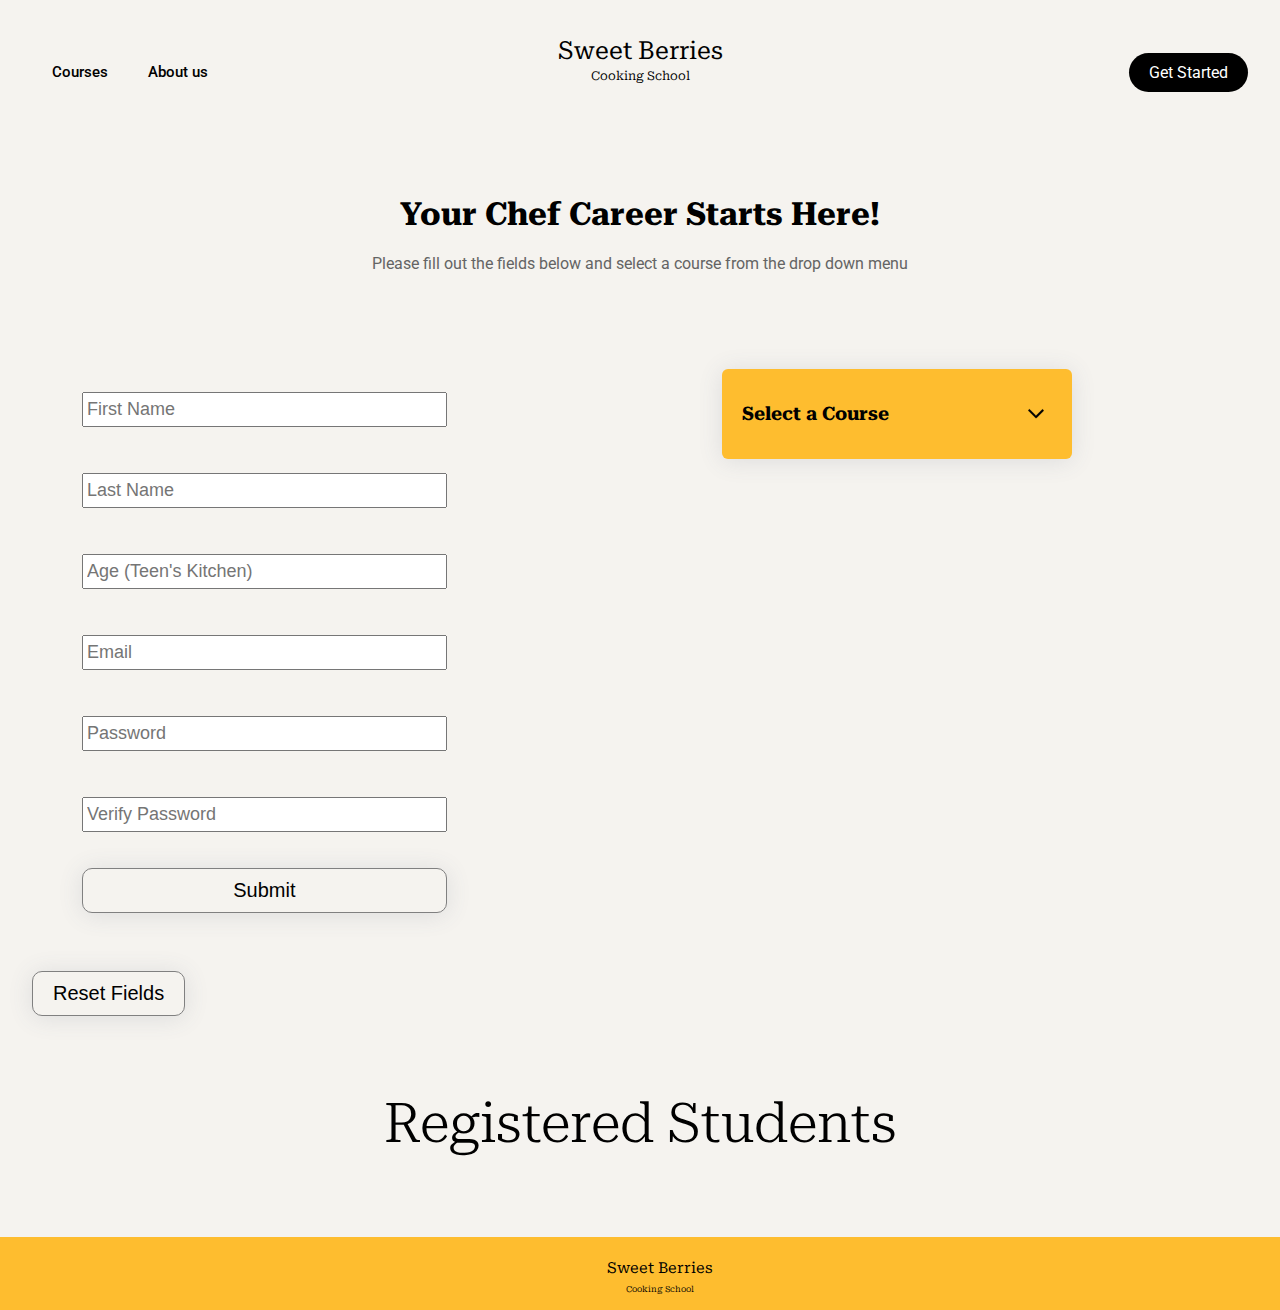
==== index-2.html @ 31d01e76 "Add files via upload" ====
<!DOCTYPE html>
<html>

<head>
  <meta charset="utf-8">
  <meta name="viewport" content="width=device-width">
  <link rel="preconnect" href="https://fonts.googleapis.com"><link rel="preconnect" href="https://fonts.gstatic.com" crossorigin><link href="https://fonts.googleapis.com/css2?family=Roboto:wght@400;500&display=swap" rel="stylesheet">
  <link rel="preconnect" href="https://fonts.googleapis.com"><link rel="preconnect" href="https://fonts.gstatic.com" crossorigin><link href="https://fonts.googleapis.com/css2?family=Roboto+Serif:opsz,wght@8..144,500;8..144,700&display=swap" rel="stylesheet">
  <title>Sweet Berries - Registration</title>
  <link href="style-2.css" rel="stylesheet" type="text/css" />
</head>

<body>
  <section>
    <nav class="nav-bar-container">
      <ul class="nav-bar-left">
        <li><a href="index-2.html">Courses</a></li>
        <li><a href="index.html">About us</a></li>
      </ul>
      <ul class="nav-bar-mid">
        <li><a href="index.html" style="font-size: 25px;">Sweet Berries</a></li>
        <li><a href="index.html" style="font-size: 12px;">Cooking School</a></li>
      </ul>
      <div class="nav-bar-right" id="navBar">
        <img class="mobile-btn close-btn" src="assets/close-menu.png" onclick="hideMenu()"/>
        <ul>
          <li><a href="index-2.html" class="mobile-menu-btn">Courses</a></li>
          <li><a href="index.html" class="mobile-menu-btn">About us</a></li>
          <li><a href="index-2.html" id="get-started-btn">Get Started</a></li>
        </ul>
      </div>
    </nav>
    <img class="mobile-btn menu-btn" 
      src="assets/menu.png" onclick="showMenu()"/>
    <div class="header-txt">
      <h1>Your Chef Career Starts Here!</h1>
    <p>Please fill out the fields below and select a course from the drop down menu</p>
    </div>
    
    <main>
      
      <form id="student-record-input">
        <p class="name-error error-msg"></p>
        <input 
          class="input-field"
          type="text" 
          placeholder="First Name" 
          id="first-name"
          required />
        <p class="name-error error-msg"></p>
        <input 
          class="input-field" 
          type="text" 
          placeholder="Last Name" 
          id="last-name"
          required />
        <p class="age-error error-msg"></p>
        <input 
          class="input-field" 
          type="text" 
          placeholder="Age (Teen's Kitchen)" 
          id="age" />
        <p class="email-error error-msg"></p>
        <input 
          class="input-field" 
          type="email" 
          placeholder="Email" 
          id="email"
          required />
        <p class="password-error error-msg"></p>
        <input 
          class="input-field" 
          type="password" 
          placeholder="Password" 
          id="password"
          required />
        <p class="verify-password-error error-msg"></p>
        <input 
          class="input-field" 
          type="password" 
          placeholder="Verify Password" 
          id="verify-password"
          required />
        <button class="submit-btn">Submit</button>
      </form>
      <div class="course-selector">
        <p class="course-warning-msg error-msg"></p>
        <div id="fieldSelect">
          <h3 id="selectedCourse">Select a Course</h3>
          <img src="assets/dropdown-arrow.png" />
        </div>
        <ul id="courseList" class="hide-list">
          <li class="choices"><p>Chef Skills</p></li>
          <li class="choices"><p>Cooking Essentials</p></li>
          <li class="choices"><p>Nutrition in Cooking</p></li>
          <li class="choices"><p>Plant-based Cooking</p></li>
          <li class="choices"><p>Teen's Kitchen</p></li>
        </ul>
        <div id="register-complete"><p></p></div>
      </div>
      
    </main>
    <button class="reset-btn" onclick="resetFields()">Reset Fields</button>
    <div class="student-display-container">
      <h2>Registered Students</h2>
      <div class="student-record-display-container"></div>
    </div>
    
  </section>
   <footer>
    <ul class="footer-logo">
        <li><a href="index.html" style="font-size: 15px;">Sweet Berries</a></li>
        <li><a href="index.html" style="font-size: 8px;">Cooking School</a></li>
      </ul>
  </footer>
  
  <script src="script.js"></script>
</body>

</html>
---- style-2.css ----
html, body {
  margin: 0;
  padding: 0;
  font-family: 'Roboto', serif;
  background: #F5F3EF;
}

section {
  width: 95%;
  margin: 0 auto;
}

.mobile-btn {
  display: none;
}

.mobile-menu-btn {
  display: none;
}

.nav-bar-mid, 
h1, h2, h3, footer {
  font-family: 'Roboto Serif', serif;
}

p {
  color: #646464;
}

.nav-bar-container {
  display: flex;
  justify-content: space-between;
  margin-top: 20px;
  text-align: center;
}

.nav-bar-left {
  display: flex;
  align-items: center;
  padding: 0;
  width: 30%;
  font-weight: 500;
}
.nav-bar-left li{
  list-style: none;
  display: inline-block;
  font-size: 15px;
  padding: 0 20px;
}

.nav-bar-left li::after {
    content: '';
    width: 0;
    height: 2px;
    background: #FEBD2F;
    display: block;
    margin: auto;
    transition: 0.2s;
}

.nav-bar-left li:hover::after {
  width: 100%;
}

.nav-bar-mid {
  padding: 0;
}

.nav-bar-mid li,
.nav-bar-right ul li{
  list-style: none;
}

.nav-bar-right {
  margin: 27px 0;
  width: 30%;
  text-align: right
}

.nav-bar-container a {
  text-decoration: none;
  color: black;
}

#get-started-btn {
  color: white;
  background-color: black;
  padding: 10px 20px;
  border-radius: 40px;
  transition: 0.2s;
}

#get-started-btn:hover {
  background-color: #FEBD2F;
  color: black;
}

.header-txt {
  text-align: center;
  margin: 70px 0 80px;
}

main {
  display: flex;
  gap: 50px;
}

form {
  display: flex;
  flex-direction: column;
  flex-basis: 30%;
  margin: 0px 50px;
}

.input-field {
  margin: 7px 0;
  padding: 5px 3px;
  font-size: 18px;
}



.submit-btn,
.reset-btn {
  margin: 29px 0;
  background-color: #F5F3EF;
  padding: 10px 20px;
  border-radius: 10px;
  border: 1px solid gray;
  box-shadow:0 2px 24px 0 rgb(220, 220, 220);
  font-size: 20px;
  cursor: pointer;
  transition: 0.3s;
}

.submit-btn:hover {
  background-color: #FEBD2F;
}

.course-selector {
  width: 350px;
  margin: 0 auto;
}

#fieldSelect {
  width: 100%;
  padding: 15px 20px;
  margin-bottom: 30px;
  box-sizing: border-box;
  background: #FEBD2F;
  box-shadow:0 2px 24px 0 rgb(220, 220, 220);
  border-radius: 6px;
  display: flex;
  align-items: center;
  justify-content: space-between;
  cursor: pointer;
}

#fieldSelect img {
  width: 32px;
}

#courseList {
  background: #fdd98b;
  box-shadow:0 2px 24px 0 rgb(220, 220, 220);
  border-radius: 6px;
  overflow: hidden;
  padding: 0;
}


.choices {
  width: 100%;
  padding: 10px 26px;
  list-style: none;
  cursor: pointer;
  box-sizing: border-box;
  border-bottom: 1px solid black;
}

.choices:hover {
  background-color: #FEBD2F;
}

.hide-list {
  visibility: hidden;
}

.error-msg {
  color: red;
}
.student-display-container {
  text-align: center;
}

.student-display-container h2 {
  font-size: 55px;
  font-weight: 300;
}

.student-record-display-container {
  display: grid;
  grid-template-columns: repeat(3, 1fr);
  gap: 15px;
}

.student-box {
  border-radius: 15px;
}

.student-box:nth-child(odd) {
  background-color: #FEBD2F;
}

.student-box:nth-child(even) {
  border: 1px solid black;
}

footer {
  text-align: center;
  background-color: #FEBD2F;
  padding: 5px 0px;
  margin: 36px 0 0;
  height: 7vh;
}

footer ul li{
  list-style: none;
}

footer a {
  text-decoration: none;
  color: black;
}

@media screen and (max-width: 800px) {
  main {
    flex-direction: column-reverse;
  }
  #courseList {
    position: absolute;
    width: inherit;
  }
}

@media screen and (max-width: 600px) {

  .nav-bar-left {
    display: none;
  }

  .nav-bar-mid {
    width: 64%;
    margin-right: 0;
}

  .mobile-btn {
    display: block;
  }
  
  .mobile-menu-btn {
    display: inline-block;
  }

  .nav-bar-right{
    position: absolute;
    color: black;
    background: #FEBD2F;
    font-size: 20px;
    margin: 0;
    border-radius: 40px 0 0 40px;
    height: 100vh;
    width: 50%;
    top: -1000px;
    right: 0;
    text-align: left;
    z-index: 2;
  }

  .nav-bar-right ul li{
    margin: 30px 0;
  }

  .close-btn {
    margin: 10px;
    width: 35px;
    height: 35px;
  }

  .menu-btn {
    position: absolute;
    top: 30px;
    right: 40px;
    width: 35px;
    height: 35px;
  }

  #get-started-btn {
    font-size: 15px;
    padding: 10px 12px;
  }
}
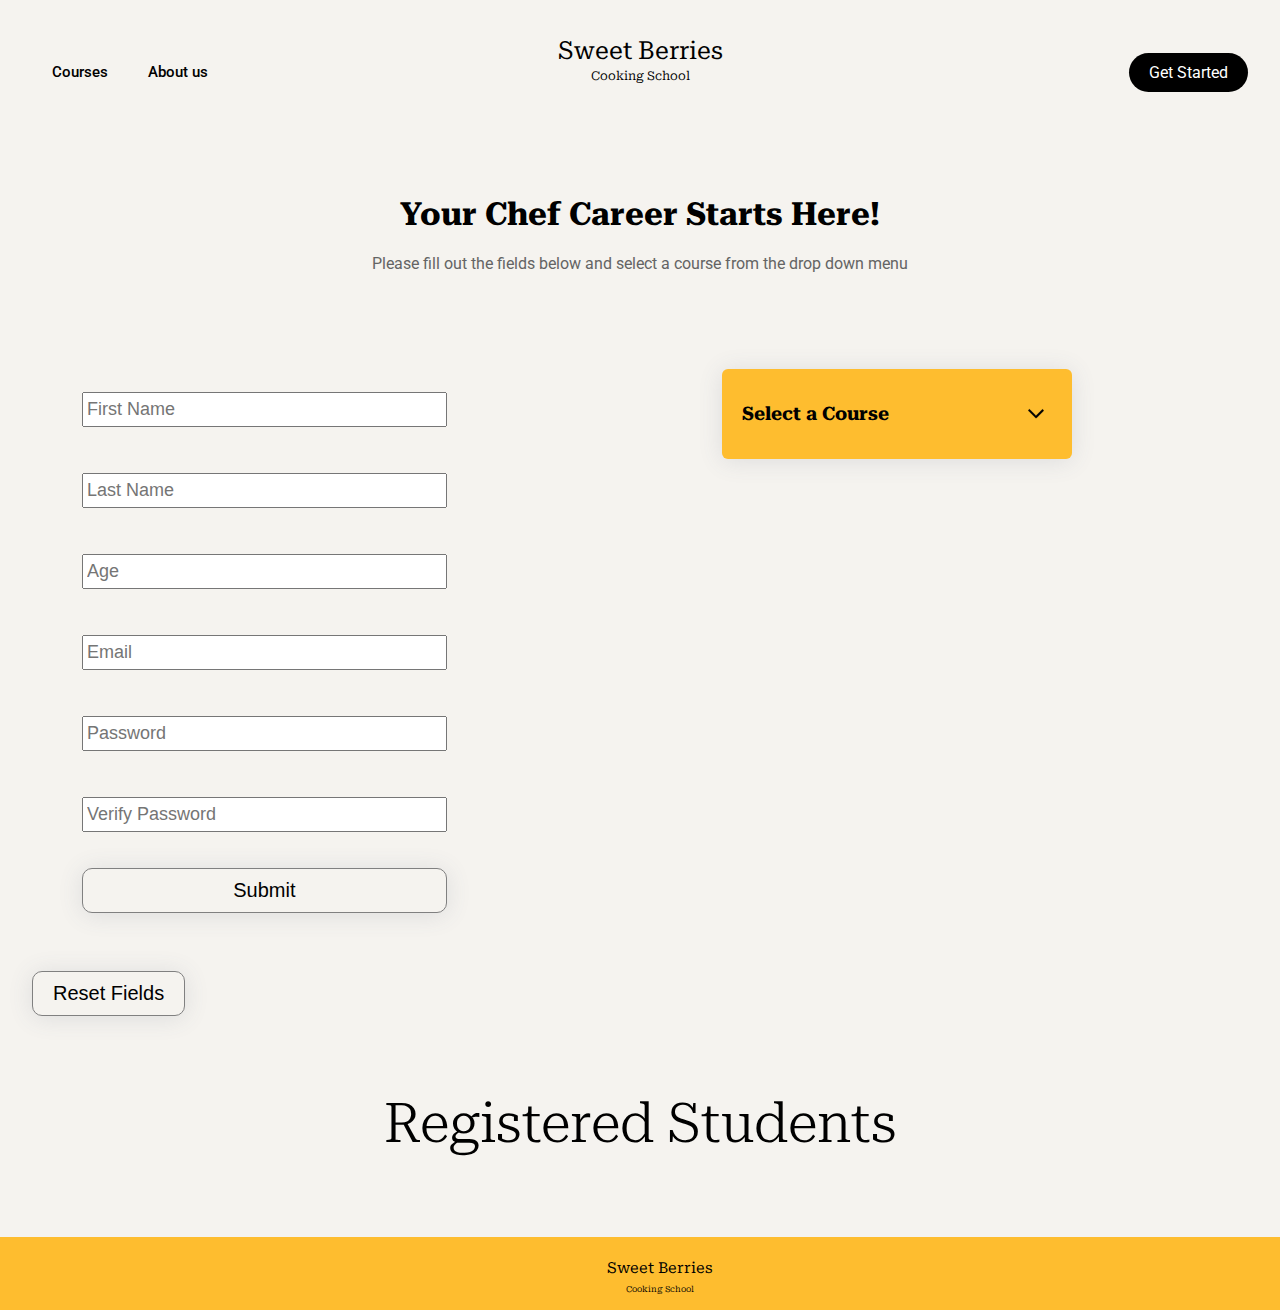
==== commit 22b49aa7: "Add files via upload" ====
--- a/index-2.html
+++ b/index-2.html
@@ -58,8 +58,9 @@
         <input 
           class="input-field" 
           type="text" 
-          placeholder="Age (Teen's Kitchen)" 
-          id="age" />
+          placeholder="Age" 
+          id="age" 
+          required/>
         <p class="email-error error-msg"></p>
         <input 
           class="input-field" 
